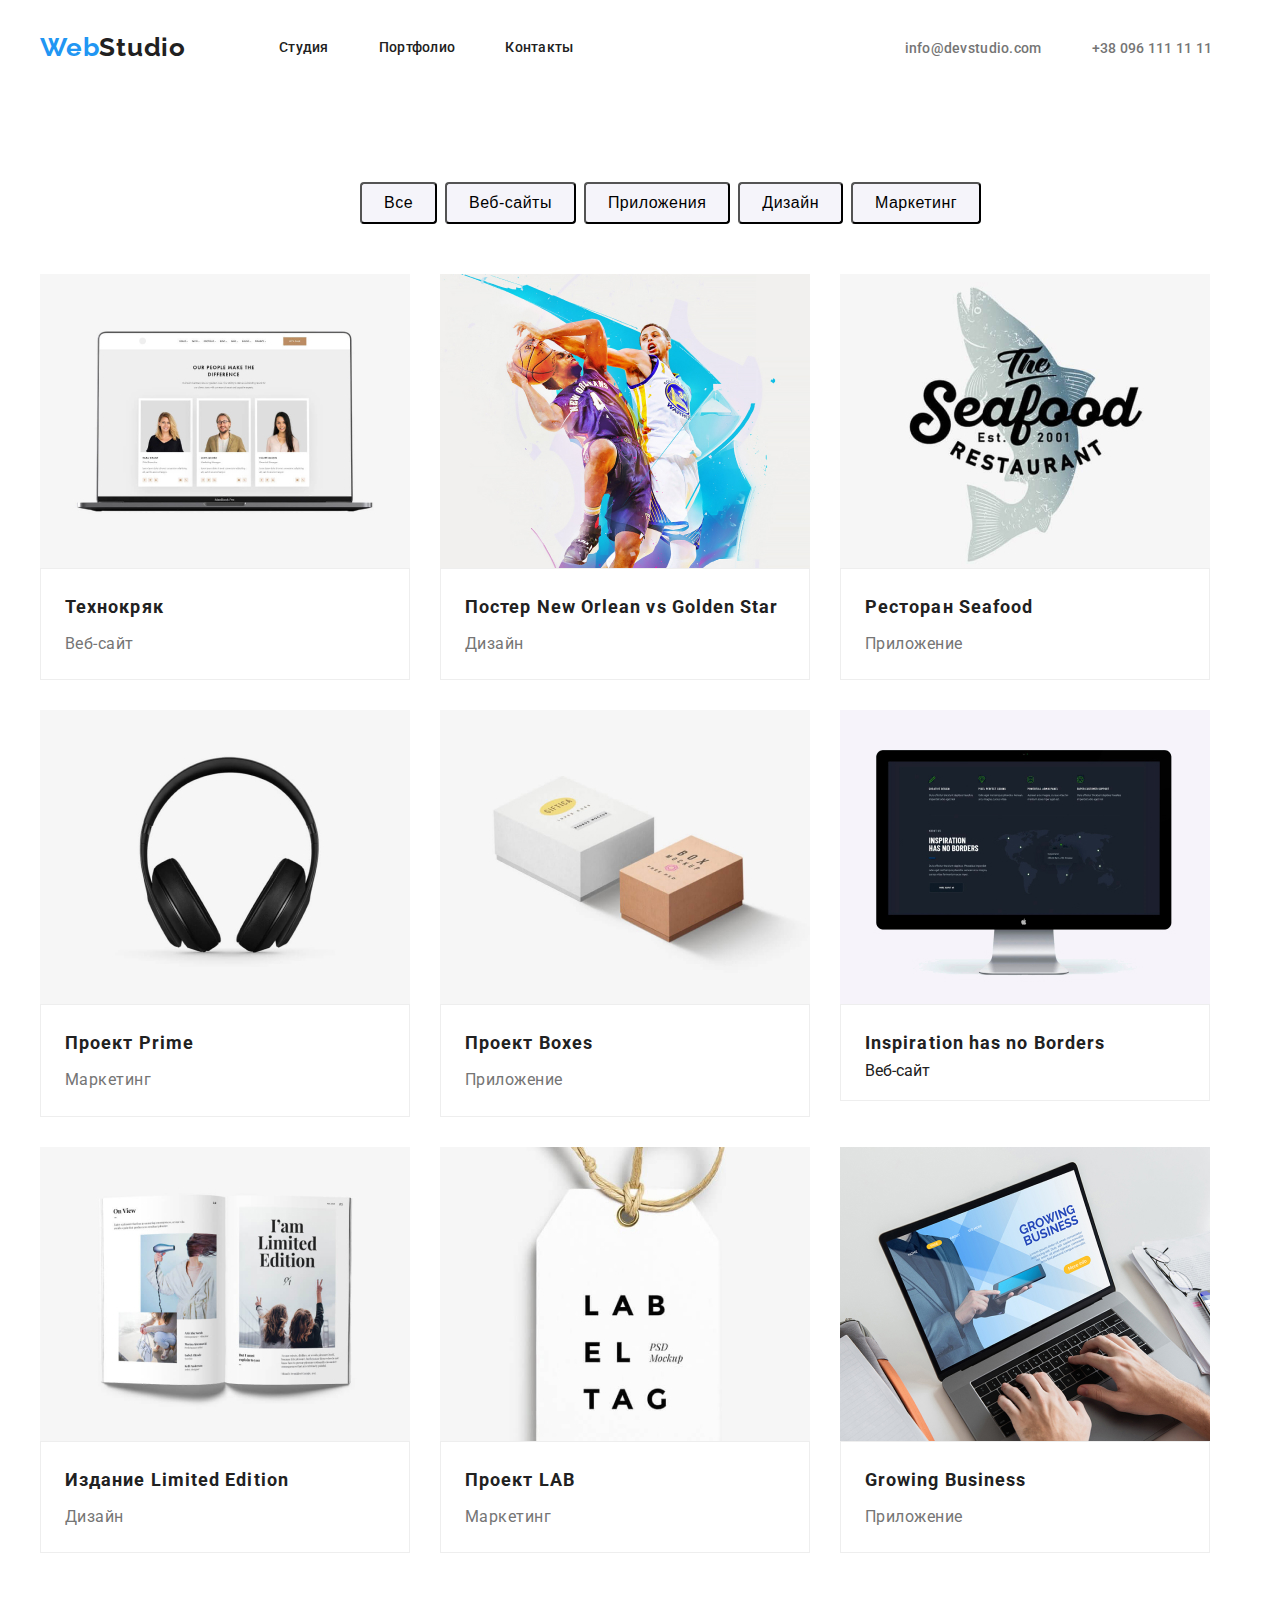
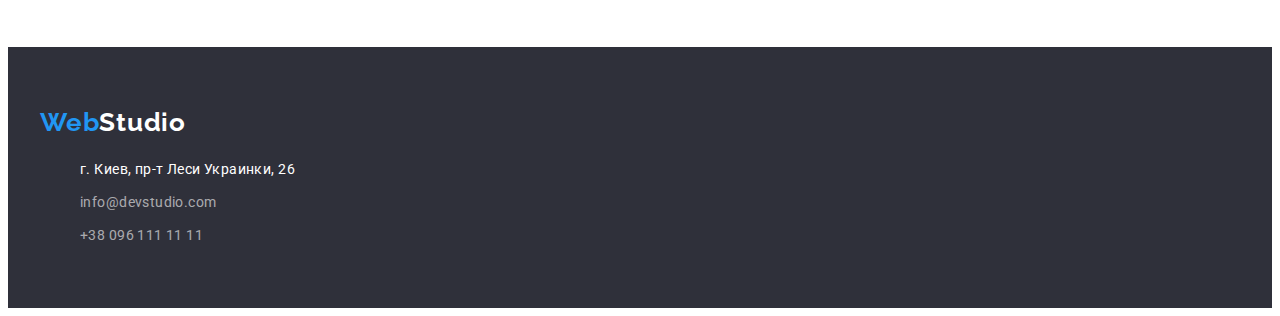
==== portfolio.html @ acbeecd6 "hw3" ====
<!DOCTYPE html>
<html lang="ru">
  <head>
    <meta charset="UTF-8" />
    <meta http-equiv="X-UA-Compatible" content="IE=edge" />
    <meta name="viewport" content="width=device-width, initial-scale=1.0" />
    <title>Web Studio</title>
    <link rel="preconnect" href="https://fonts.googleapis.com" />
    <link rel="preconnect" href="https://fonts.gstatic.com" crossorigin />
    <link rel="preconnect" href="https://fonts.googleapis.com" />
    <link rel="preconnect" href="https://fonts.gstatic.com" crossorigin />
    <link
      href="https://fonts.googleapis.com/css2?family=Raleway:wght@700&family=Roboto:wght@400;500;700;900&display=swap"
      rel="stylesheet"
    />
    <link rel="stylesheet" href="https://cdnjs.cloudflare.com/ajax/libs/modern-normalize/1.1.0/modern-normalize.min.css" integrity="sha512-wpPYUAdjBVSE4KJnH1VR1HeZfpl1ub8YT/NKx4PuQ5NmX2tKuGu6U/JRp5y+Y8XG2tV+wKQpNHVUX03MfMFn9Q==" crossorigin="anonymous" referrerpolicy="no-referrer" />
    <link rel="stylesheet" href="./css/styles.css" />
  </head>
  <body>
    <!-- Верхняя линия -->
     <header class="header">
      <div class="container header-container">
      <nav class="navigation">
        <a href="./index.html" lang="en" class="logo link"
          >Web<span class="logo-dark">Studio</span>
        </a>

        <ul class="menu list">
          <li class="menu-item">
            <a href="./index.html" class="menu-link link">Студия</a>
          </li>
          <li class="menu-item">
            <a href="./portfolio.html" class="menu-link link">Портфолио</a>
          </li>
          <li class="menu-item">
            <a href="" class="menu-link link">Контакты</a>
          </li>
        </ul>
      
      <ul class="contact-list list">
        <li class="contact-item">
          <a href="mailto:info@devstudio.com" class="mail-header link"
            >info@devstudio.com</a
          >
        </li>
        <li class="contact-item">
          <a href="tel:+380961111111" class="phone-number-header link"
            >+38 096 111 11 11</a
          >
        </li>
      </ul>
      </nav>
      </div>
    </header>

    <main class="portfolio-main">
      <!-- Портфолио -->
      <section class="filter">
        <div class="container container-filter">
        <h1 hidden>Портфолио</h1>
        <ul class="filter-list list">
          <li class="filter-item">
            <button type="button" class="filter-button">Все</button>
          </li>
          <li class="filter-item">
            <button type="button" class="filter-button">Веб-сайты</button>
          </li>
          <li class="filter-item">
            <button type="button" class="filter-button">Приложения</button>
          </li>
          <li class="filter-item">
            <button type="button" class="filter-button">Дизайн</button>
          </li>
          <li class="filter-item">
            <button type="button" class="filter-button">Маркетинг</button>
          </li>
        </ul>
      </section>
      </div>
      <div class="container container-portfolio">
        <ul class="portfolio-list list">
          <li class="portfolio-item">
            <a class="portfolio-link link">
            <img
              src="./images/portfolio/img-1.jpg"
              alt="Веб-сайт"
              width="370"
              height="294"
            />
            <div class="portfolio-card">
            <h2 class="potfolio-title">Технокряк</h2>
            <p class="potfolio-text">Веб-сайт</p>
            </div>
            </a>
          </li>
          <li class="portfolio-item">
            <a class="portfolio-link link">
            <img
              src="./images/portfolio/img-2.jpg"
              alt="Два баскетболиста"
              width="370"
              height="294"
            />
            <div class="portfolio-card">
            <h2 class="potfolio-title">Постер New Orlean vs Golden Star</h2>
            <p class="potfolio-text">Дизайн</p>
            </div>
          </a>
          </li>
          <li class="portfolio-item">
            <a class="portfolio-link link">
            <img
              src="./images/portfolio/img-3.jpg"
              alt="Логотип ресторана"
              width="370"
              height="294"
            />
            <div class="portfolio-card">
            <h2 class="potfolio-title">Ресторан Seafood</h2>
            <p class="potfolio-text">Приложение</p>
            </div>
          </a>
          </li>
          <li class="portfolio-item">
            <a class="portfolio-link link">
            <img
              src="./images/portfolio/img-4.jpg"
              alt="Наушники"
              width="370"
              height="294"
            />
            <div class="portfolio-card">
            <h2 class="potfolio-title">Проект Prime</h2>
            <p class="potfolio-text">Маркетинг</p>
            </div>
            </a>
          </li>
          <li class="portfolio-item">
            <a class="portfolio-link link">
            <img
              src="./images/portfolio/img-5.jpg"
              alt="Две коробки"
              width="370"
              height="294"
            />
            <div class="portfolio-card">
            <h2 class="potfolio-title">Проект Boxes</h2>
            <p class="potfolio-text">Приложение</p>
            </div>
            </a>
          </li>
          <li class="portfolio-item">
            <a class="portfolio-link link">
            <img
              src="./images/portfolio/img-6.jpg"
              alt="Монитор с веб-сайтом"
              width="370"
              height="294"
            />
            <div class="portfolio-card">
            <h2 class="potfolio-title">Inspiration has no Borders</h2>
            <p>Веб-сайт</p>
            </div>
            </a>
          </li>
          <li class="portfolio-item">
            <a class="portfolio-link link">
            <img
              src="./images/portfolio/img-7.jpg"
              alt="Журнал"
              width="370"
              height="294"
            />
            <div class="portfolio-card">
            <h2 class="potfolio-title">Издание Limited Edition</h2>
            <p class="potfolio-text">Дизайн</p>
            </div>
            </a>
          </li>
          <li class="portfolio-item">
            <a class="portfolio-link link">
            <img
              src="./images/portfolio/img-8.jpg"
              alt="Бирка"
              width="370"
              height="294"
            />
            <div class="portfolio-card">
            <h2 class="potfolio-title">Проект LAB</h2>
            <p class="potfolio-text">Маркетинг</p>
            </div>
            </a>
          </li>
          <li class="portfolio-item">
            <a class="portfolio-link link">
            <img
              src="./images/portfolio/img-9.jpg"
              alt="Работа за ноутбуком"
              width="370"
              height="294"
            />
            <div class="portfolio-card">
            <h2 class="potfolio-title">Growing Business</h2>
            <p class="potfolio-text">Приложение</p>
            </div>
            </a>
          </li>
        </ul>
        </div>
    </main>
    <!-- Подвал -->
    <footer class="footer">
      <div class="container container-footer">
      <a href="/" lang="en" class="logo-footer link"
        >Web<span class="logo-light">Studio</span></a
      >
      </div>

      <address class="address">
        <div class="container container-address">
        <ul class="contact-list-footer list">
          <li class="contact-list-footer-item">
            <a
              href="https://goo.gl/maps/c3DatfC8NeGpE9Bo7"
              target="_blank"
              rel="noopener noreferrer"
              class="contact-link link"
              >г. Киев, пр-т Леси Украинки, 26</a
            >
          </li>
          <li class="contact-footer">
            <a href="mailto:info@devstudio.com" class="mail-footer link"
              >info@devstudio.com</a
            >
          </li>
          <li class="contact-footer">
            <a href="tel:+380961111111" class="phone-number-footer link"
              >+38 096 111 11 11</a
            >
          </li>
        </ul>
        </div>
      </address>
    </footer>
  </body>
</html>
---- css/styles.css ----
:root {
    --primery-text-color: #212121;
    --title-text-color: #212121;
    --text-color: #757575;
    --accent-color: #2196F3;
    --primary-background-color: #FFFFFF;
    --hero-background: #2F303A;
    --rgba-footer: rgba(255, 255, 255, 0.6);
    --portfolio-color-button: #F5F4FA;
}

body {
    font-family: Roboto, sans-serif;
    color: var(--primery-text-color);
    background-color: var(--primary-background-color);
}
h1, h2, h3, p {
    margin-top: 0;
    margin-bottom: 0;
}

ul, ol {
    margin-top: 0;
    margin-bottom: 0;
    margin-left: 0;
}

img {
    display: block;
}

.list {
    list-style: none;
}

.link {
    text-decoration: none;
}

.container {
    width: 1200px;
    margin-left: auto;
    margin-right: auto;
    padding-left: 15px;
    padding-right: 15px;
}

.title {
    font-weight: 700;
    font-size: 36px;
    line-height: 1.6;
    text-align: center;
    letter-spacing: 0.03em;
    margin-bottom: 50px;
}

.section {
    padding-top: 94px;
    padding-bottom: 94px;
}

/*======================LOGO=====================*/

.logo {
    font-family: 'Raleway';
    font-weight: 700;
    font-size: 26px;
    line-height: 1.2;
    letter-spacing: 0.03em;

    color: var(--accent-color);
    margin-right: 93px;
}

.logo-dark {
    color: var(--primery-text-color);
}

.logo-light {
    color: var(--primary-background-color);
}
    /*======================HEADER=====================*/

.header-container {
    display: flex;
    align-items: center; 
    padding-top: 24px;
    padding-bottom: 25px;
}

.navigation {
    display: flex;
    align-items: center;
}

/*MENU*/

.menu {
    display: flex;
    padding: 0;
}

.contact-list {
    display: flex;
    padding: 0;
}

.menu-item {
    font-weight: 500;
    font-size: 14px;
    line-height: 1.14;
    letter-spacing: 0.02em;
}

.menu-item:not(:last-child) {
    margin-right: 50px;
}

.menu-link:hover,
.menu-link:focus {
    color: var(--accent-color)
}

.menu-link {
    color: var(--primery-text-color)
}

.mail-header {
    margin-left: 331px;
}

.mail-header {
    font-weight: 500;
    font-size: 14px;
    line-height: 1.14;
    letter-spacing: 0.02em;

    color: var(--text-color);

}

.mail-header:hover,
.mail-header:focus {
    color: var(--accent-color)
}

.phone-number-header {
    font-weight: 500;
    font-size: 14px;
    line-height: 1.14;
    letter-spacing: 0.02em;

    color: var(--text-color);
    margin-left: 50px;
}

.phone-number-header:hover,
.phone-number-header:focus {
    color: var(--accent-color);

}

/*======================HERO=====================*/

.hero {
    background: var(--hero-background);
    text-align: center;
}

/*TITLE*/

.hero-tite {
    font-weight: 900;
    font-size: 44px;
    line-height: 1.36;
    text-align: center;
    letter-spacing: 0.06em;
    text-transform: uppercase;

    color: var(--primary-background-color);
    padding-top: 200px;
    padding-bottom: 30px;
    padding-left: 270px;
    padding-right: 270px;
    
}

/*BUTTON*/

.hero-button {
    min-width: 200px;
    font-weight: 700;
    font-size: 16px;
    line-height: 1.9;
    letter-spacing: 0.06em;

    color: var(--primary-background-color);
    background: var(--accent-color);
    box-shadow: 0px 4px 4px rgba(0, 0, 0, 0.15);
    border-radius: 4px;

    cursor: pointer;

    padding: 10px 32px;
    margin-bottom: 200px;
}

.hero-button:hover,
.hero-button:focus {
    font-weight: 700;
    font-size: 16px;
    line-height: 1.9;
    letter-spacing: 0.06em;

    color: var(--primary-background-color);
    background: #188CE8;
    box-shadow: 0px 4px 4px rgba(0, 0, 0, 0.15);
    border-radius: 4px;

}

/*======================SPECIALIZATION=====================*/
.specialization-item {
    flex-basis: calc((100% - 120px) / 4);
}
.specialization-list {
    display: flex;
    justify-content: center;
}
.specialization-item:not(:last-child) {
    margin-right: 30px;
}
.specialization-title {
    font-weight: 700;
    font-size: 14px;
    line-height: 1.14;
    letter-spacing: 0.03em;
    text-transform: uppercase;
    padding-bottom: 10px;
}
.specialization-text {
    font-size: 14px;
    line-height: 1.7;
    letter-spacing: 0.03em;

    color: var(--text-color);
}

/*======================OUR WORK=====================*/
.our-work-item {
    flex-basis: calc((100% - 90px) / 3);
}
.our-work {
    padding-bottom: 94px;
}
.our-work-list {
    display: flex;
    justify-content: center;
    
}
.our-work-item:not(:last-child) {
    margin-right: 30px;
}

/*======================OUR TEAM=====================*/

.our-team-list {
    display: flex;
    justify-content: center;
}
.our-team-card {
    padding-top: 30px;
    padding-bottom: 30px;
}
.our-team-item:not(:last-child) {
    margin-right: 30px;
}
.our-team {
    background-color: var(--portfolio-color-button);
}

.our-team-item {
    background: var(--primary-background-color);
    flex-basis: calc((100% - 120px) / 4);
    box-shadow: 0px 1px 3px rgba(0, 0, 0, 0.12), 0px 1px 1px rgba(0, 0, 0, 0.14), 0px 2px 1px rgba(0, 0, 0, 0.2);
    border-radius: 0px 0px 4px 4px;
}

.our-team-name {
    font-weight: 500;
    font-size: 16px;
    line-height: 1.2;
    letter-spacing: 0.03em;
    text-align: center;
    padding-bottom: 10px;
}

.our-team-text {
    font-size: 16px;
    line-height: 1.2;
    letter-spacing: 0.03em;
    text-align: center;

    color: var(--text-color);
}

/*======================FOOTER=====================*/
.logo-footer {
    font-family: 'Raleway';
        font-weight: 700;
        font-size: 26px;
        line-height: 1.2;
        letter-spacing: 0.03em;
    
        color: var(--accent-color);
}
.container-footer {
    padding-top: 60px;
    padding-bottom: 20px;
}
.address {
    font-style: normal;
    font-weight: 400;
    font-size: 14px;
    line-height: 1.7;
    letter-spacing: 0.03em;
}
.contact-list-footer {
    padding-bottom: 60px;
}
.contact-list-footer-item:not(:last-child) {
    padding-bottom: 9px;
}
.contact-footer:not(:last-child) {
    padding-bottom: 9px;
}
.contact-link {
    color: var(--primary-background-color);
}

.contact-link:hover,
.contact-link:focus {
    color: var(--accent-color)
}

/*MAIL*/

.mail-footer,
.phone-number-footer {
    color: var(--rgba-footer);
}

.phone-number-footer:hover,
.phone-number-footer:focus,
.mail-footer:hover,
.mail-footer:focus {
    color: var(--accent-color)
}

/*======================BACKGROUND=====================*/
.footer {
    background: var(--hero-background);
}

.header {
    background: var(--primary-background-color);
}

.our-team-item {
    background: var(--primary-background-color);
}

.portfolio-item {
    background: var(--primary-background-color);
}

/*======================PORTFOLIO PAGE=====================*/
.container-filter {
    display: flex;
    text-align: center;
}
.filter-list {
    display: flex;
    text-align: center;
    margin-left: 280px;
}
.filter-item:not(:last-child) {
    margin-right: 8px; 
}
.filter-item {
    text-align: center;
    padding-top: 94px;
    padding-bottom: 50px;
}
.filter-button {
    padding: 6px 22px;
}

.filter-button {
    font-weight: 500;
    font-size: 16px;
    line-height: 1.6;
    text-align: center;
    letter-spacing: 0.03em;

    background: var(--portfolio-color-button);
    border-radius: 4px;
    cursor: pointer;
    padding: 6px 22px;
}

.filter-button:hover,
.filter-button:focus {
    background: var(--accent-color);
    color: var(--primary-background-color);
    box-shadow: 0px 3px 1px rgba(0, 0, 0, 0.1), 0px 1px 2px rgba(0, 0, 0, 0.08), 0px 2px 2px rgba(0, 0, 0, 0.12);
    border-radius: 4px;
}

 .container-portfolio {
    display: flex;
    flex-wrap: wrap;
    padding: 0;
}

.portfolio-list {
    display: flex;
    flex-wrap: wrap;
    padding: 0;
}

.portfolio-item:not(:nth-child(3n)) {
    margin-right: 30px;
    
}

.portfolio-item:not(:nth-last-child(-n+3)) {
    margin-right: 30px;
    margin-bottom: 30px;
}
.portfolio-item:not(:nth-child(-n+7)) {
    margin-bottom: 94px;
}
.portfolio-item {
    background: var(--primary-background-color);
}

.potfolio-title {
    font-weight: 700;
    font-size: 18px;
    line-height: 2;
    letter-spacing: 0.06em;
    text-align: left;
    

}


.potfolio-text {
    font-size: 16px;
    line-height: 1.9;
    letter-spacing: 0.03em;

    color: var(--text-color);
    text-align: left;
    padding-top: 4px;
}

.portfolio-card {
    padding-left: 24px;
    padding-right: 24px;
    padding-top: 20px;
    padding-bottom: 20px;
    background: var(--primary-background-color);
    border: 1px solid #EEEEEE
}
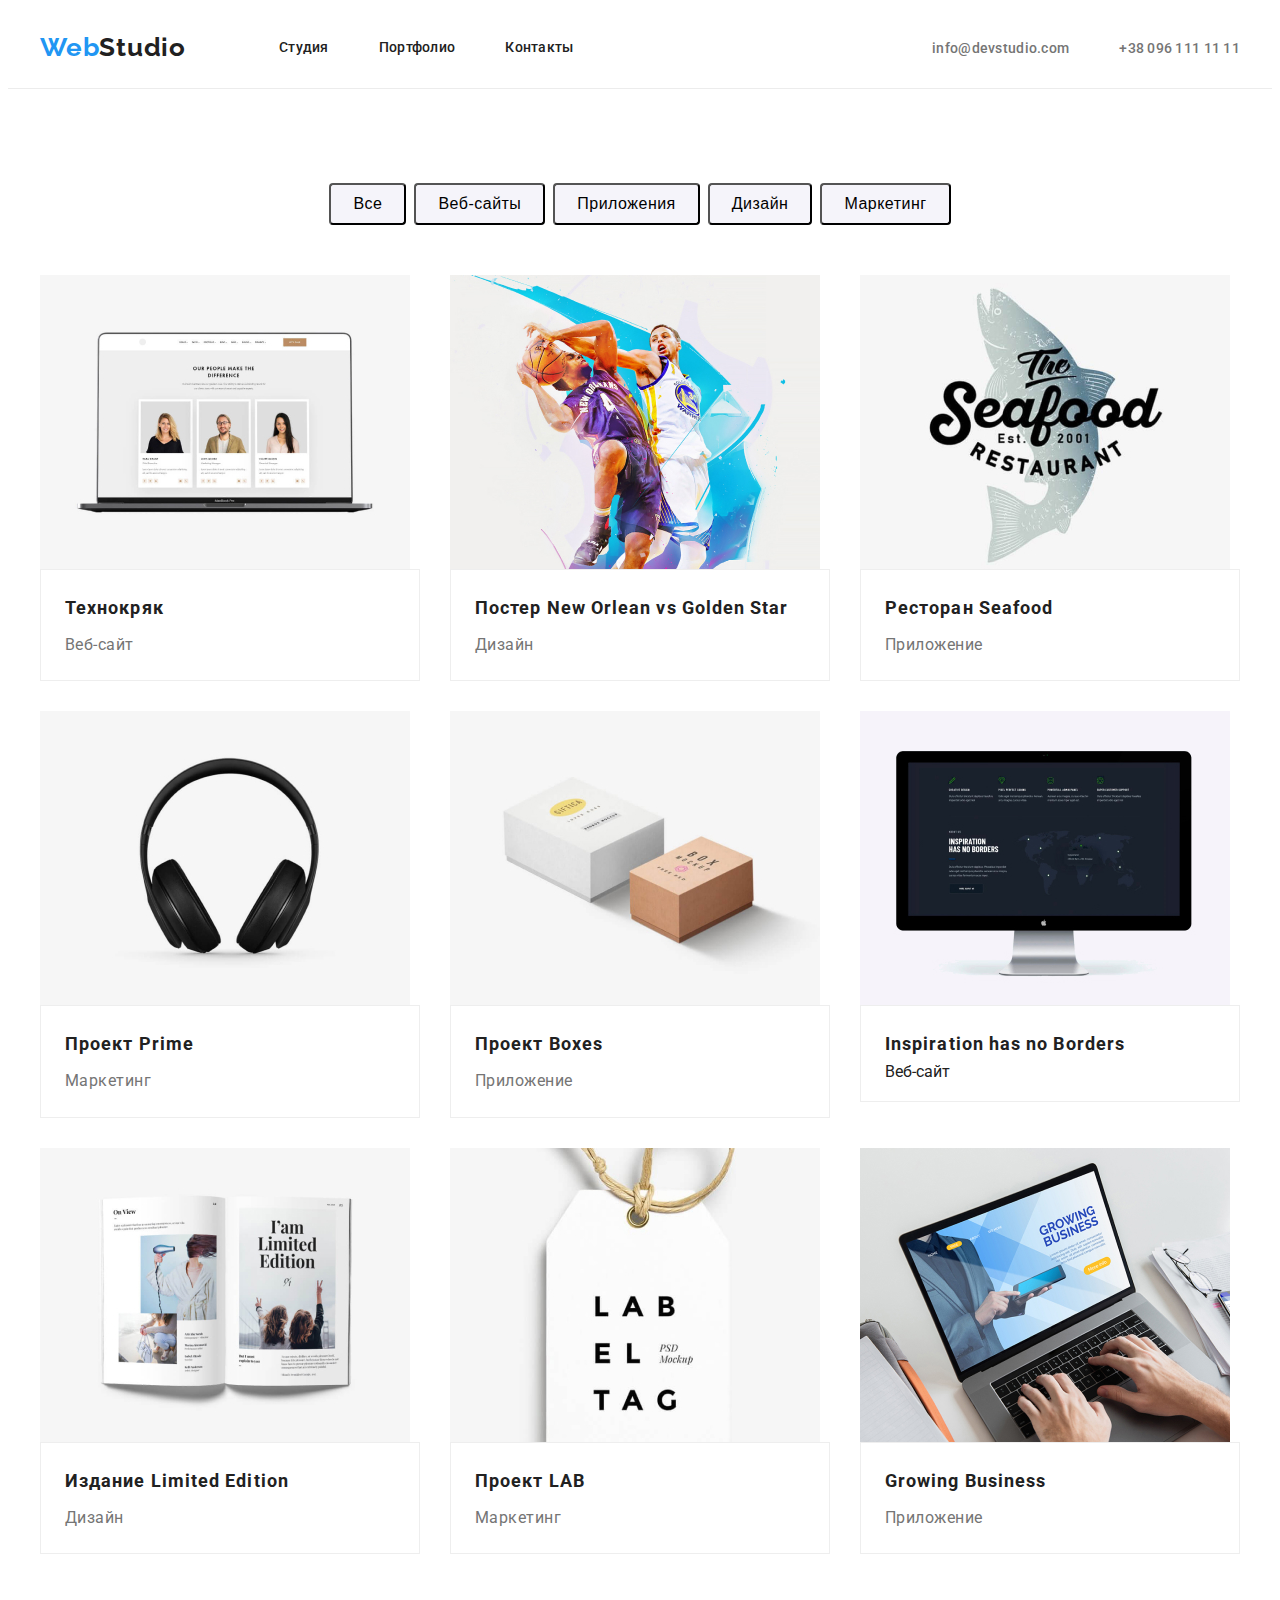
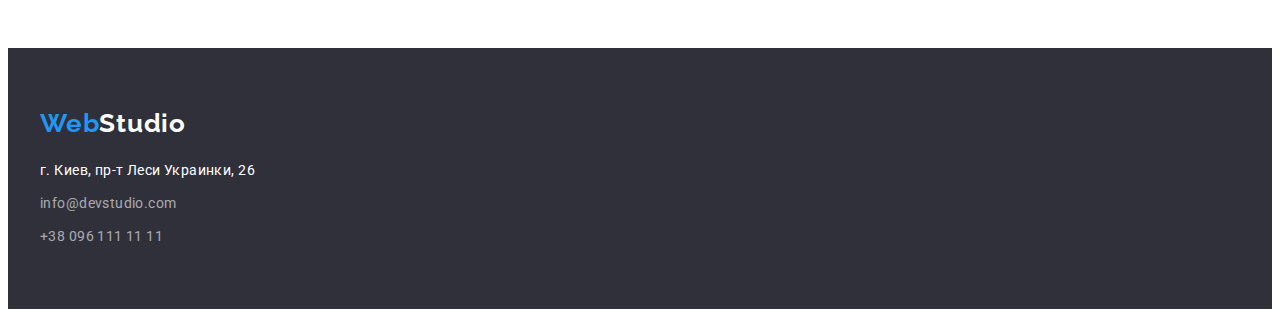
==== commit 0a5dea9a: "dz3" ====
--- a/portfolio.html
+++ b/portfolio.html
@@ -13,232 +13,237 @@
       href="https://fonts.googleapis.com/css2?family=Raleway:wght@700&family=Roboto:wght@400;500;700;900&display=swap"
       rel="stylesheet"
     />
-    <link rel="stylesheet" href="https://cdnjs.cloudflare.com/ajax/libs/modern-normalize/1.1.0/modern-normalize.min.css" integrity="sha512-wpPYUAdjBVSE4KJnH1VR1HeZfpl1ub8YT/NKx4PuQ5NmX2tKuGu6U/JRp5y+Y8XG2tV+wKQpNHVUX03MfMFn9Q==" crossorigin="anonymous" referrerpolicy="no-referrer" />
+    <link
+      rel="stylesheet"
+      href="https://cdnjs.cloudflare.com/ajax/libs/modern-normalize/1.1.0/modern-normalize.min.css"
+      integrity="sha512-wpPYUAdjBVSE4KJnH1VR1HeZfpl1ub8YT/NKx4PuQ5NmX2tKuGu6U/JRp5y+Y8XG2tV+wKQpNHVUX03MfMFn9Q=="
+      crossorigin="anonymous"
+      referrerpolicy="no-referrer"
+    />
     <link rel="stylesheet" href="./css/styles.css" />
   </head>
   <body>
     <!-- Верхняя линия -->
-     <header class="header">
+    <header class="header">
       <div class="container header-container">
-      <nav class="navigation">
-        <a href="./index.html" lang="en" class="logo link"
-          >Web<span class="logo-dark">Studio</span>
-        </a>
+        <nav class="navigation">
+          <a href="./index.html" lang="en" class="logo link"
+            >Web<span class="logo-dark">Studio</span>
+          </a>
 
-        <ul class="menu list">
-          <li class="menu-item">
-            <a href="./index.html" class="menu-link link">Студия</a>
+          <ul class="menu">
+            <li class="menu-item">
+              <a href="./index.html" class="menu-link link">Студия</a>
+            </li>
+            <li class="menu-item">
+              <a href="./portfolio.html" class="menu-link link">Портфолио</a>
+            </li>
+            <li class="menu-item">
+              <a href="" class="menu-link link">Контакты</a>
+            </li>
+          </ul>
+        </nav>
+        <ul class="contact-list">
+          <li class="contact-item">
+            <a href="mailto:info@devstudio.com" class="mail-header link"
+              >info@devstudio.com</a
+            >
           </li>
-          <li class="menu-item">
-            <a href="./portfolio.html" class="menu-link link">Портфолио</a>
-          </li>
-          <li class="menu-item">
-            <a href="" class="menu-link link">Контакты</a>
+          <li class="contact-item">
+            <a href="tel:+380961111111" class="phone-number-header link"
+              >+38 096 111 11 11</a
+            >
           </li>
         </ul>
-      
-      <ul class="contact-list list">
-        <li class="contact-item">
-          <a href="mailto:info@devstudio.com" class="mail-header link"
-            >info@devstudio.com</a
-          >
-        </li>
-        <li class="contact-item">
-          <a href="tel:+380961111111" class="phone-number-header link"
-            >+38 096 111 11 11</a
-          >
-        </li>
-      </ul>
-      </nav>
       </div>
     </header>
-
-    <main class="portfolio-main">
-      <!-- Портфолио -->
-      <section class="filter">
-        <div class="container container-filter">
-        <h1 hidden>Портфолио</h1>
-        <ul class="filter-list list">
-          <li class="filter-item">
-            <button type="button" class="filter-button">Все</button>
-          </li>
-          <li class="filter-item">
-            <button type="button" class="filter-button">Веб-сайты</button>
-          </li>
-          <li class="filter-item">
-            <button type="button" class="filter-button">Приложения</button>
-          </li>
-          <li class="filter-item">
-            <button type="button" class="filter-button">Дизайн</button>
-          </li>
-          <li class="filter-item">
-            <button type="button" class="filter-button">Маркетинг</button>
-          </li>
-        </ul>
+    <!-- Портфолио -->
+    <main>
+      <section class="section">
+        <div class="container">
+          <h1 hidden>Портфолио</h1>
+          <ul class="filter-list">
+            <li class="filter-item">
+              <button type="button" class="filter-button">Все</button>
+            </li>
+            <li class="filter-item">
+              <button type="button" class="filter-button">Веб-сайты</button>
+            </li>
+            <li class="filter-item">
+              <button type="button" class="filter-button">Приложения</button>
+            </li>
+            <li class="filter-item">
+              <button type="button" class="filter-button">Дизайн</button>
+            </li>
+            <li class="filter-item">
+              <button type="button" class="filter-button">Маркетинг</button>
+            </li>
+          </ul>
+        </div>
+        <div class="container">
+          <ul class="portfolio-list">
+            <li class="portfolio-item">
+              <a class="portfolio-link link">
+                <img
+                  src="./images/portfolio/img-1.jpg"
+                  alt="Веб-сайт"
+                  width="370"
+                  height="294"
+                />
+                <div class="portfolio-card">
+                  <h2 class="potfolio-title">Технокряк</h2>
+                  <p class="potfolio-text">Веб-сайт</p>
+                </div>
+              </a>
+            </li>
+            <li class="portfolio-item">
+              <a class="portfolio-link link">
+                <img
+                  src="./images/portfolio/img-2.jpg"
+                  alt="Два баскетболиста"
+                  width="370"
+                  height="294"
+                />
+                <div class="portfolio-card">
+                  <h2 class="potfolio-title">
+                    Постер New Orlean vs Golden Star
+                  </h2>
+                  <p class="potfolio-text">Дизайн</p>
+                </div>
+              </a>
+            </li>
+            <li class="portfolio-item">
+              <a class="portfolio-link link">
+                <img
+                  src="./images/portfolio/img-3.jpg"
+                  alt="Логотип ресторана"
+                  width="370"
+                  height="294"
+                />
+                <div class="portfolio-card">
+                  <h2 class="potfolio-title">Ресторан Seafood</h2>
+                  <p class="potfolio-text">Приложение</p>
+                </div>
+              </a>
+            </li>
+            <li class="portfolio-item">
+              <a class="portfolio-link link">
+                <img
+                  src="./images/portfolio/img-4.jpg"
+                  alt="Наушники"
+                  width="370"
+                  height="294"
+                />
+                <div class="portfolio-card">
+                  <h2 class="potfolio-title">Проект Prime</h2>
+                  <p class="potfolio-text">Маркетинг</p>
+                </div>
+              </a>
+            </li>
+            <li class="portfolio-item">
+              <a class="portfolio-link link">
+                <img
+                  src="./images/portfolio/img-5.jpg"
+                  alt="Две коробки"
+                  width="370"
+                  height="294"
+                />
+                <div class="portfolio-card">
+                  <h2 class="potfolio-title">Проект Boxes</h2>
+                  <p class="potfolio-text">Приложение</p>
+                </div>
+              </a>
+            </li>
+            <li class="portfolio-item">
+              <a class="portfolio-link link">
+                <img
+                  src="./images/portfolio/img-6.jpg"
+                  alt="Монитор с веб-сайтом"
+                  width="370"
+                  height="294"
+                />
+                <div class="portfolio-card">
+                  <h2 class="potfolio-title">Inspiration has no Borders</h2>
+                  <p class="portfolio-text">Веб-сайт</p>
+                </div>
+              </a>
+            </li>
+            <li class="portfolio-item">
+              <a class="portfolio-link link">
+                <img
+                  src="./images/portfolio/img-7.jpg"
+                  alt="Журнал"
+                  width="370"
+                  height="294"
+                />
+                <div class="portfolio-card">
+                  <h2 class="potfolio-title">Издание Limited Edition</h2>
+                  <p class="potfolio-text">Дизайн</p>
+                </div>
+              </a>
+            </li>
+            <li class="portfolio-item">
+              <a class="portfolio-link link">
+                <img
+                  src="./images/portfolio/img-8.jpg"
+                  alt="Бирка"
+                  width="370"
+                  height="294"
+                />
+                <div class="portfolio-card">
+                  <h2 class="potfolio-title">Проект LAB</h2>
+                  <p class="potfolio-text">Маркетинг</p>
+                </div>
+              </a>
+            </li>
+            <li class="portfolio-item">
+              <a class="portfolio-link link">
+                <img
+                  src="./images/portfolio/img-9.jpg"
+                  alt="Работа за ноутбуком"
+                  width="370"
+                  height="294"
+                />
+                <div class="portfolio-card">
+                  <h2 class="potfolio-title">Growing Business</h2>
+                  <p class="potfolio-text">Приложение</p>
+                </div>
+              </a>
+            </li>
+          </ul>
+        </div>
       </section>
-      </div>
-      <div class="container container-portfolio">
-        <ul class="portfolio-list list">
-          <li class="portfolio-item">
-            <a class="portfolio-link link">
-            <img
-              src="./images/portfolio/img-1.jpg"
-              alt="Веб-сайт"
-              width="370"
-              height="294"
-            />
-            <div class="portfolio-card">
-            <h2 class="potfolio-title">Технокряк</h2>
-            <p class="potfolio-text">Веб-сайт</p>
-            </div>
-            </a>
-          </li>
-          <li class="portfolio-item">
-            <a class="portfolio-link link">
-            <img
-              src="./images/portfolio/img-2.jpg"
-              alt="Два баскетболиста"
-              width="370"
-              height="294"
-            />
-            <div class="portfolio-card">
-            <h2 class="potfolio-title">Постер New Orlean vs Golden Star</h2>
-            <p class="potfolio-text">Дизайн</p>
-            </div>
-          </a>
-          </li>
-          <li class="portfolio-item">
-            <a class="portfolio-link link">
-            <img
-              src="./images/portfolio/img-3.jpg"
-              alt="Логотип ресторана"
-              width="370"
-              height="294"
-            />
-            <div class="portfolio-card">
-            <h2 class="potfolio-title">Ресторан Seafood</h2>
-            <p class="potfolio-text">Приложение</p>
-            </div>
-          </a>
-          </li>
-          <li class="portfolio-item">
-            <a class="portfolio-link link">
-            <img
-              src="./images/portfolio/img-4.jpg"
-              alt="Наушники"
-              width="370"
-              height="294"
-            />
-            <div class="portfolio-card">
-            <h2 class="potfolio-title">Проект Prime</h2>
-            <p class="potfolio-text">Маркетинг</p>
-            </div>
-            </a>
-          </li>
-          <li class="portfolio-item">
-            <a class="portfolio-link link">
-            <img
-              src="./images/portfolio/img-5.jpg"
-              alt="Две коробки"
-              width="370"
-              height="294"
-            />
-            <div class="portfolio-card">
-            <h2 class="potfolio-title">Проект Boxes</h2>
-            <p class="potfolio-text">Приложение</p>
-            </div>
-            </a>
-          </li>
-          <li class="portfolio-item">
-            <a class="portfolio-link link">
-            <img
-              src="./images/portfolio/img-6.jpg"
-              alt="Монитор с веб-сайтом"
-              width="370"
-              height="294"
-            />
-            <div class="portfolio-card">
-            <h2 class="potfolio-title">Inspiration has no Borders</h2>
-            <p>Веб-сайт</p>
-            </div>
-            </a>
-          </li>
-          <li class="portfolio-item">
-            <a class="portfolio-link link">
-            <img
-              src="./images/portfolio/img-7.jpg"
-              alt="Журнал"
-              width="370"
-              height="294"
-            />
-            <div class="portfolio-card">
-            <h2 class="potfolio-title">Издание Limited Edition</h2>
-            <p class="potfolio-text">Дизайн</p>
-            </div>
-            </a>
-          </li>
-          <li class="portfolio-item">
-            <a class="portfolio-link link">
-            <img
-              src="./images/portfolio/img-8.jpg"
-              alt="Бирка"
-              width="370"
-              height="294"
-            />
-            <div class="portfolio-card">
-            <h2 class="potfolio-title">Проект LAB</h2>
-            <p class="potfolio-text">Маркетинг</p>
-            </div>
-            </a>
-          </li>
-          <li class="portfolio-item">
-            <a class="portfolio-link link">
-            <img
-              src="./images/portfolio/img-9.jpg"
-              alt="Работа за ноутбуком"
-              width="370"
-              height="294"
-            />
-            <div class="portfolio-card">
-            <h2 class="potfolio-title">Growing Business</h2>
-            <p class="potfolio-text">Приложение</p>
-            </div>
-            </a>
-          </li>
-        </ul>
-        </div>
     </main>
     <!-- Подвал -->
     <footer class="footer">
       <div class="container container-footer">
-      <a href="/" lang="en" class="logo-footer link"
-        >Web<span class="logo-light">Studio</span></a
-      >
+        <a href="/" lang="en" class="logo-footer link"
+          >Web<span class="logo-light">Studio</span></a
+        >
       </div>
-
       <address class="address">
         <div class="container container-address">
-        <ul class="contact-list-footer list">
-          <li class="contact-list-footer-item">
-            <a
-              href="https://goo.gl/maps/c3DatfC8NeGpE9Bo7"
-              target="_blank"
-              rel="noopener noreferrer"
-              class="contact-link link"
-              >г. Киев, пр-т Леси Украинки, 26</a
-            >
-          </li>
-          <li class="contact-footer">
-            <a href="mailto:info@devstudio.com" class="mail-footer link"
-              >info@devstudio.com</a
-            >
-          </li>
-          <li class="contact-footer">
-            <a href="tel:+380961111111" class="phone-number-footer link"
-              >+38 096 111 11 11</a
-            >
-          </li>
-        </ul>
+          <ul class="contact-list-footer">
+            <li class="contact-list-footer-item">
+              <a
+                href="https://goo.gl/maps/c3DatfC8NeGpE9Bo7"
+                target="_blank"
+                rel="noopener noreferrer"
+                class="contact-link link"
+                >г. Киев, пр-т Леси Украинки, 26</a
+              >
+            </li>
+            <li class="contact-footer">
+              <a href="mailto:info@devstudio.com" class="mail-footer link"
+                >info@devstudio.com</a
+              >
+            </li>
+            <li class="contact-footer">
+              <a href="tel:+380961111111" class="phone-number-footer link"
+                >+38 096 111 11 11</a
+              >
+            </li>
+          </ul>
         </div>
       </address>
     </footer>
--- a/css/styles.css
+++ b/css/styles.css
@@ -20,17 +20,13 @@
 }
 
 ul, ol {
-    margin-top: 0;
-    margin-bottom: 0;
-    margin-left: 0;
+    margin: 0;
+    padding: 0;
+    list-style: none;
 }
 
 img {
     display: block;
-}
-
-.list {
-    list-style: none;
 }
 
 .link {
@@ -48,7 +44,7 @@
 .title {
     font-weight: 700;
     font-size: 36px;
-    line-height: 1.6;
+    line-height: 1.17;
     text-align: center;
     letter-spacing: 0.03em;
     margin-bottom: 50px;
@@ -80,7 +76,9 @@
     color: var(--primary-background-color);
 }
     /*======================HEADER=====================*/
-
+.header {
+    border-bottom: 1px solid #ECECEC;
+}
 .header-container {
     display: flex;
     align-items: center; 
@@ -103,6 +101,11 @@
 .contact-list {
     display: flex;
     padding: 0;
+    margin-left: auto;
+}
+
+.contact-item:not(:last-child) {
+    margin-right: 50px;
 }
 
 .menu-item {
@@ -126,10 +129,6 @@
 }
 
 .mail-header {
-    margin-left: 331px;
-}
-
-.mail-header {
     font-weight: 500;
     font-size: 14px;
     line-height: 1.14;
@@ -151,7 +150,6 @@
     letter-spacing: 0.02em;
 
     color: var(--text-color);
-    margin-left: 50px;
 }
 
 .phone-number-header:hover,
@@ -165,11 +163,14 @@
 .hero {
     background: var(--hero-background);
     text-align: center;
+    padding-top: 200px;
+    padding-bottom: 200px;
 }
 
 /*TITLE*/
 
 .hero-tite {
+    width: 696px;
     font-weight: 900;
     font-size: 44px;
     line-height: 1.36;
@@ -178,11 +179,7 @@
     text-transform: uppercase;
 
     color: var(--primary-background-color);
-    padding-top: 200px;
-    padding-bottom: 30px;
-    padding-left: 270px;
-    padding-right: 270px;
-    
+    margin: auto;
 }
 
 /*BUTTON*/
@@ -200,9 +197,9 @@
     border-radius: 4px;
 
     cursor: pointer;
-
+    margin-top: 30px;
     padding: 10px 32px;
-    margin-bottom: 200px;
+    
 }
 
 .hero-button:hover,
@@ -221,11 +218,11 @@
 
 /*======================SPECIALIZATION=====================*/
 .specialization-item {
-    flex-basis: calc((100% - 120px) / 4);
+    flex-basis: calc((100% - 90px) / 4);
 }
 .specialization-list {
     display: flex;
-    justify-content: center;
+    
 }
 .specialization-item:not(:last-child) {
     margin-right: 30px;
@@ -236,7 +233,7 @@
     line-height: 1.14;
     letter-spacing: 0.03em;
     text-transform: uppercase;
-    padding-bottom: 10px;
+    margin-bottom: 10px;
 }
 .specialization-text {
     font-size: 14px;
@@ -251,7 +248,7 @@
     flex-basis: calc((100% - 90px) / 3);
 }
 .our-work {
-    padding-bottom: 94px;
+    padding-top: 0;
 }
 .our-work-list {
     display: flex;
@@ -281,7 +278,7 @@
 
 .our-team-item {
     background: var(--primary-background-color);
-    flex-basis: calc((100% - 120px) / 4);
+    flex-basis: calc((100% - 90px) / 4);
     box-shadow: 0px 1px 3px rgba(0, 0, 0, 0.12), 0px 1px 1px rgba(0, 0, 0, 0.14), 0px 2px 1px rgba(0, 0, 0, 0.2);
     border-radius: 0px 0px 4px 4px;
 }
@@ -292,7 +289,7 @@
     line-height: 1.2;
     letter-spacing: 0.03em;
     text-align: center;
-    padding-bottom: 10px;
+    margin-bottom: 10px;
 }
 
 .our-team-text {
@@ -305,18 +302,18 @@
 }
 
 /*======================FOOTER=====================*/
+.footer {
+    padding-top: 60px;
+    padding-bottom: 60px;
+}
 .logo-footer {
     font-family: 'Raleway';
-        font-weight: 700;
-        font-size: 26px;
-        line-height: 1.2;
-        letter-spacing: 0.03em;
-    
-        color: var(--accent-color);
-}
-.container-footer {
-    padding-top: 60px;
-    padding-bottom: 20px;
+    font-weight: 700;
+    font-size: 26px;
+    line-height: 1.2;
+    letter-spacing: 0.03em;
+
+    color: var(--accent-color);
 }
 .address {
     font-style: normal;
@@ -324,15 +321,13 @@
     font-size: 14px;
     line-height: 1.7;
     letter-spacing: 0.03em;
-}
-.contact-list-footer {
-    padding-bottom: 60px;
+    margin-top: 20px;
 }
 .contact-list-footer-item:not(:last-child) {
-    padding-bottom: 9px;
+    margin-bottom: 9px;
 }
 .contact-footer:not(:last-child) {
-    padding-bottom: 9px;
+    margin-bottom: 9px;
 }
 .contact-link {
     color: var(--primary-background-color);
@@ -375,22 +370,16 @@
 }
 
 /*======================PORTFOLIO PAGE=====================*/
-.container-filter {
-    display: flex;
-    text-align: center;
-}
 .filter-list {
     display: flex;
-    text-align: center;
-    margin-left: 280px;
+    justify-content: center;
+    margin-bottom: 50px;
 }
 .filter-item:not(:last-child) {
     margin-right: 8px; 
 }
 .filter-item {
     text-align: center;
-    padding-top: 94px;
-    padding-bottom: 50px;
 }
 .filter-button {
     padding: 6px 22px;
@@ -428,6 +417,9 @@
     flex-wrap: wrap;
     padding: 0;
 }
+.portfolio-item {
+    flex-basis: calc((100% - 60px) / 3);
+}
 
 .portfolio-item:not(:nth-child(3n)) {
     margin-right: 30px;
@@ -435,12 +427,9 @@
 }
 
 .portfolio-item:not(:nth-last-child(-n+3)) {
-    margin-right: 30px;
     margin-bottom: 30px;
 }
-.portfolio-item:not(:nth-child(-n+7)) {
-    margin-bottom: 94px;
-}
+
 .portfolio-item {
     background: var(--primary-background-color);
 }
@@ -451,10 +440,7 @@
     line-height: 2;
     letter-spacing: 0.06em;
     text-align: left;
-    
-
-}
-
+}
 
 .potfolio-text {
     font-size: 16px;
@@ -463,7 +449,7 @@
 
     color: var(--text-color);
     text-align: left;
-    padding-top: 4px;
+    margin-top: 4px;
 }
 
 .portfolio-card {
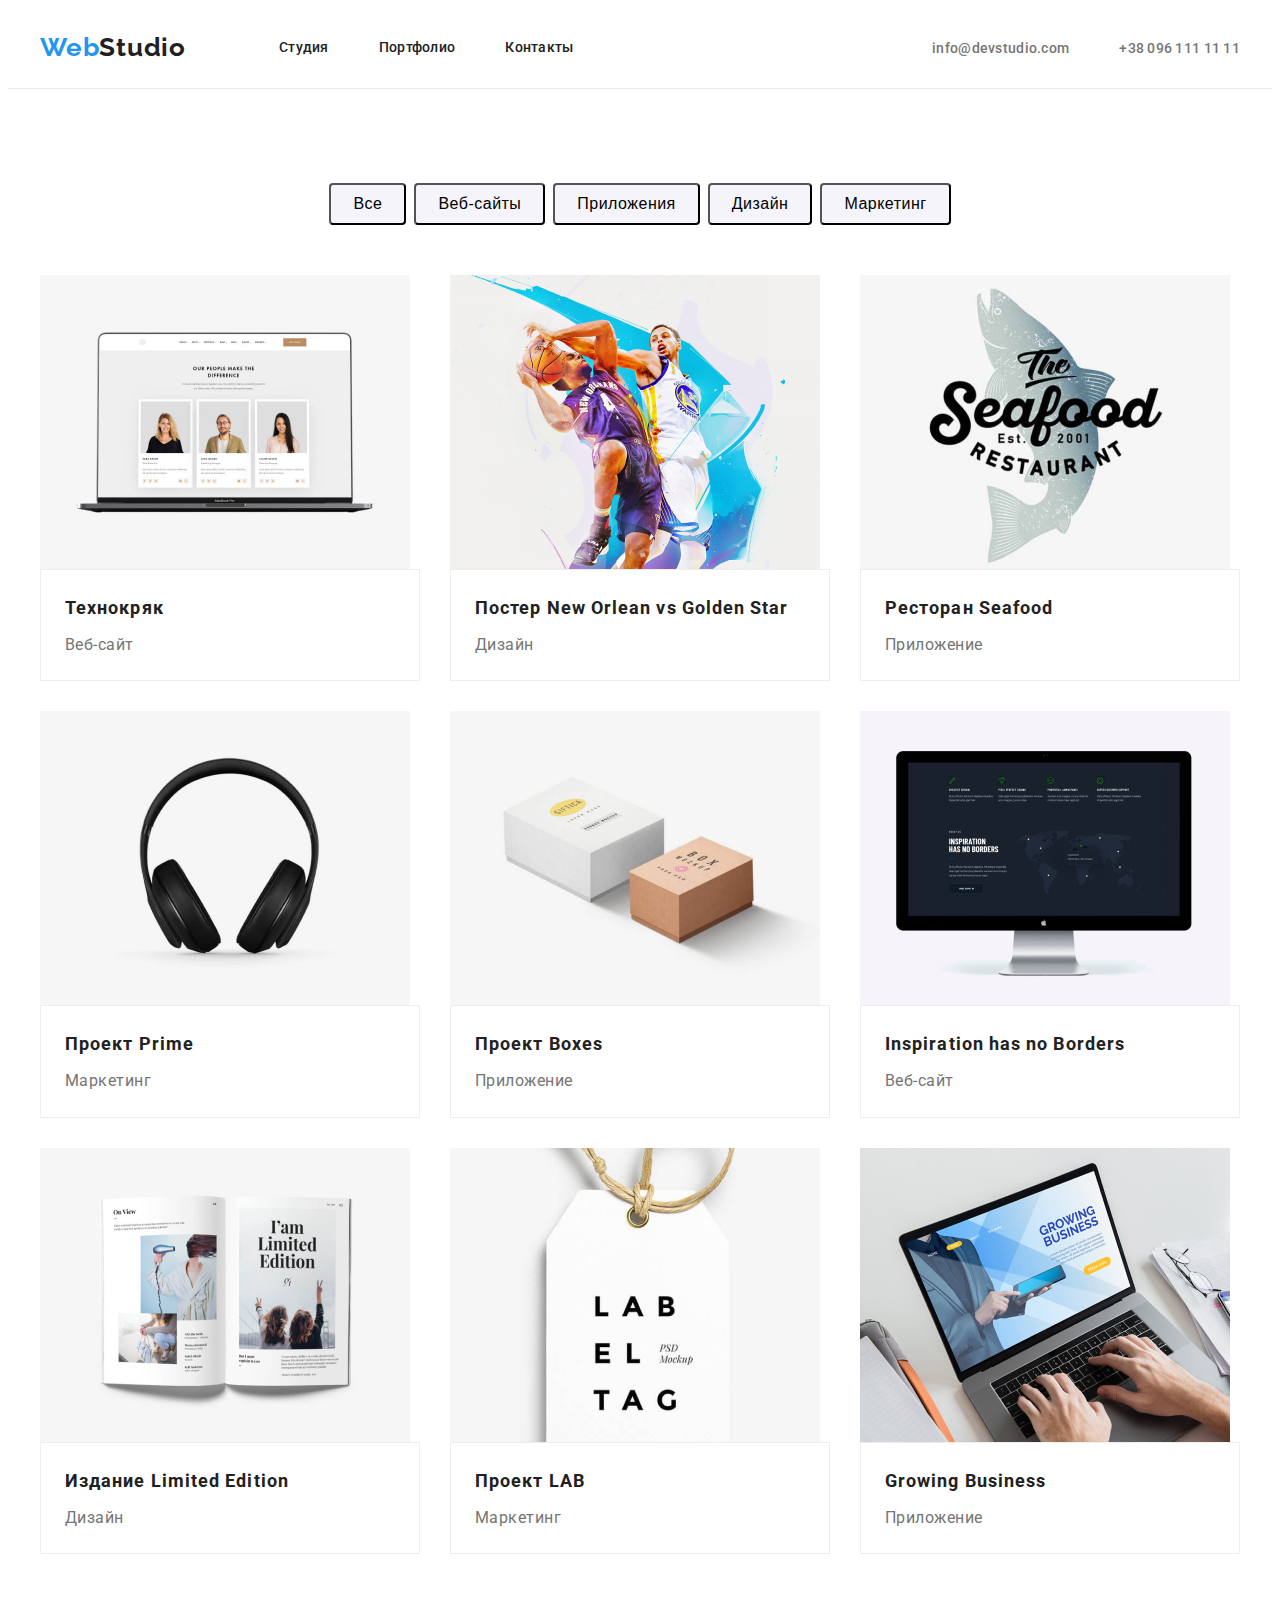
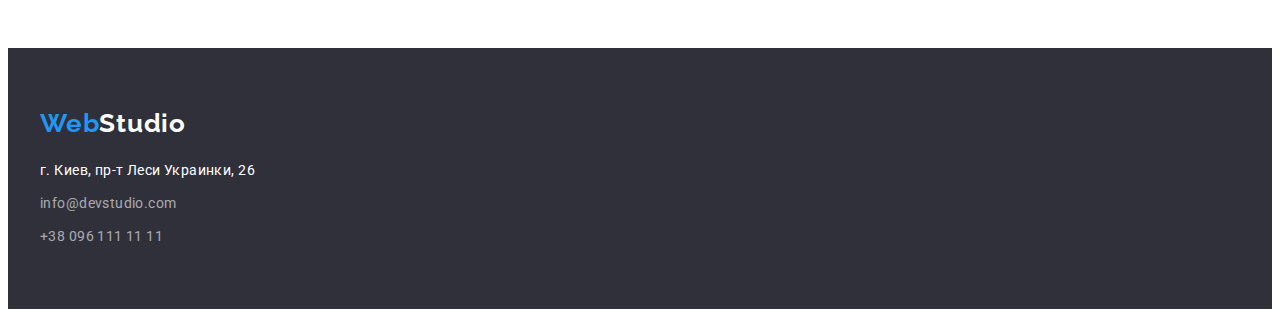
==== commit 06c34f00: "hw3" ====
--- a/portfolio.html
+++ b/portfolio.html
@@ -61,7 +61,7 @@
     <main>
       <section class="section">
         <div class="container">
-          <h1 hidden>Портфолио</h1>
+          <h1 class="visually-hidden">Портфолио</h1>
           <ul class="filter-list">
             <li class="filter-item">
               <button type="button" class="filter-button">Все</button>
@@ -91,8 +91,8 @@
                   height="294"
                 />
                 <div class="portfolio-card">
-                  <h2 class="potfolio-title">Технокряк</h2>
-                  <p class="potfolio-text">Веб-сайт</p>
+                  <h2 class="portfolio-title">Технокряк</h2>
+                  <p class="portfolio-text">Веб-сайт</p>
                 </div>
               </a>
             </li>
@@ -105,10 +105,8 @@
                   height="294"
                 />
                 <div class="portfolio-card">
-                  <h2 class="potfolio-title">
-                    Постер New Orlean vs Golden Star
-                  </h2>
-                  <p class="potfolio-text">Дизайн</p>
+                  <h2 class="portfolio-title">Постер New Orlean vs Golden Star</h2>
+                  <p class="portfolio-text">Дизайн</p>
                 </div>
               </a>
             </li>
@@ -121,8 +119,8 @@
                   height="294"
                 />
                 <div class="portfolio-card">
-                  <h2 class="potfolio-title">Ресторан Seafood</h2>
-                  <p class="potfolio-text">Приложение</p>
+                  <h2 class="portfolio-title">Ресторан Seafood</h2>
+                  <p class="portfolio-text">Приложение</p>
                 </div>
               </a>
             </li>
@@ -135,8 +133,8 @@
                   height="294"
                 />
                 <div class="portfolio-card">
-                  <h2 class="potfolio-title">Проект Prime</h2>
-                  <p class="potfolio-text">Маркетинг</p>
+                  <h2 class="portfolio-title">Проект Prime</h2>
+                  <p class="portfolio-text">Маркетинг</p>
                 </div>
               </a>
             </li>
@@ -149,8 +147,8 @@
                   height="294"
                 />
                 <div class="portfolio-card">
-                  <h2 class="potfolio-title">Проект Boxes</h2>
-                  <p class="potfolio-text">Приложение</p>
+                  <h2 class="portfolio-title">Проект Boxes</h2>
+                  <p class="portfolio-text">Приложение</p>
                 </div>
               </a>
             </li>
@@ -163,7 +161,7 @@
                   height="294"
                 />
                 <div class="portfolio-card">
-                  <h2 class="potfolio-title">Inspiration has no Borders</h2>
+                  <h2 class="portfolio-title">Inspiration has no Borders</h2>
                   <p class="portfolio-text">Веб-сайт</p>
                 </div>
               </a>
@@ -177,8 +175,8 @@
                   height="294"
                 />
                 <div class="portfolio-card">
-                  <h2 class="potfolio-title">Издание Limited Edition</h2>
-                  <p class="potfolio-text">Дизайн</p>
+                  <h2 class="portfolio-title">Издание Limited Edition</h2>
+                  <p class="portfolio-text">Дизайн</p>
                 </div>
               </a>
             </li>
@@ -191,8 +189,8 @@
                   height="294"
                 />
                 <div class="portfolio-card">
-                  <h2 class="potfolio-title">Проект LAB</h2>
-                  <p class="potfolio-text">Маркетинг</p>
+                  <h2 class="portfolio-title">Проект LAB</h2>
+                  <p class="portfolio-text">Маркетинг</p>
                 </div>
               </a>
             </li>
@@ -205,8 +203,8 @@
                   height="294"
                 />
                 <div class="portfolio-card">
-                  <h2 class="potfolio-title">Growing Business</h2>
-                  <p class="potfolio-text">Приложение</p>
+                  <h2 class="portfolio-title">Growing Business</h2>
+                  <p class="portfolio-text">Приложение</p>
                 </div>
               </a>
             </li>
@@ -218,11 +216,9 @@
     <footer class="footer">
       <div class="container container-footer">
         <a href="/" lang="en" class="logo-footer link"
-          >Web<span class="logo-light">Studio</span></a
-        >
-      </div>
+          >Web<span class="logo-light">Studio</span></a>
+      
       <address class="address">
-        <div class="container container-address">
           <ul class="contact-list-footer">
             <li class="contact-list-footer-item">
               <a
--- a/css/styles.css
+++ b/css/styles.css
@@ -55,6 +55,19 @@
     padding-bottom: 94px;
 }
 
+.visually-hidden {
+    position: absolute;
+    width: 1px;
+    height: 1px;
+    margin: -1px;
+    border: 0;
+    padding: 0;
+    white-space: nowrap;
+    clip-path: inset(100%);
+    clip: rect(0 0 0 0);
+    overflow: hidden;
+}
+
 /*======================LOGO=====================*/
 
 .logo {
@@ -434,7 +447,7 @@
     background: var(--primary-background-color);
 }
 
-.potfolio-title {
+.portfolio-title {
     font-weight: 700;
     font-size: 18px;
     line-height: 2;
@@ -442,7 +455,7 @@
     text-align: left;
 }
 
-.potfolio-text {
+.portfolio-text {
     font-size: 16px;
     line-height: 1.9;
     letter-spacing: 0.03em;
